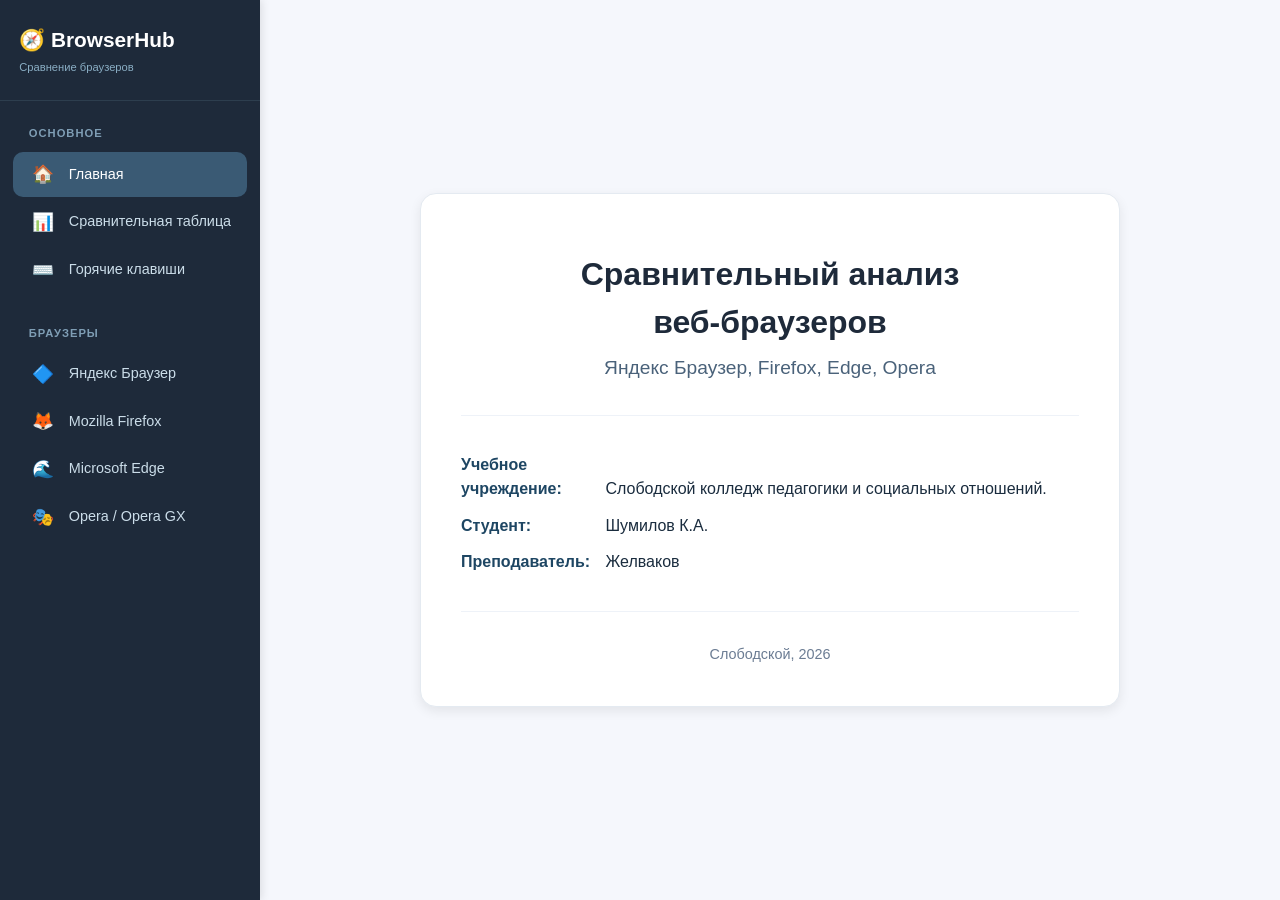
==== index.html @ a541f501 "Add files via upload" ====
<!DOCTYPE html>
<html lang="ru">
<head>
    <meta charset="UTF-8">
    <meta name="viewport" content="width=device-width, initial-scale=1.0">
    <title>Титульный лист — Сравнение браузеров</title>
    <style>
        * {
            margin: 0;
            padding: 0;
            box-sizing: border-box;
        }

        body {
            font-family: -apple-system, BlinkMacSystemFont, 'Segoe UI', Roboto, 'Helvetica Neue', sans-serif;
            background: #f5f7fc;
            color: #1a2c3e;
            line-height: 1.5;
        }

        /* Боковая панель */
        .sidebar {
            position: fixed;
            left: 0;
            top: 0;
            width: 260px;
            height: 100vh;
            background: #1e2a3a;
            color: #e2e8f0;
            overflow-y: auto;
            z-index: 1000;
            box-shadow: 2px 0 8px rgba(0, 0, 0, 0.1);
        }

        .sidebar-header {
            padding: 1.5rem 1.2rem;
            border-bottom: 1px solid #2d3e4e;
            margin-bottom: 1rem;
        }

        .sidebar-header h3 {
            font-size: 1.3rem;
            font-weight: 600;
            color: #fff;
            margin-bottom: 0.25rem;
        }

        .sidebar-header p {
            font-size: 0.7rem;
            color: #8aaec4;
        }

        .sidebar-nav {
            padding: 0 0.8rem;
        }

        .nav-group {
            margin-bottom: 1.5rem;
        }

        .nav-group-title {
            font-size: 0.7rem;
            text-transform: uppercase;
            letter-spacing: 1px;
            font-weight: 600;
            color: #7f9eb5;
            padding: 0.5rem 1rem;
            margin-top: 0.5rem;
        }

        .nav-item {
            display: flex;
            align-items: center;
            gap: 12px;
            padding: 0.6rem 1rem;
            margin: 2px 0;
            border-radius: 10px;
            transition: all 0.2s ease;
            font-size: 0.9rem;
            font-weight: 500;
            color: #cbdde9;
        }

        .nav-item:hover {
            background: #2d4053;
            color: white;
            cursor: pointer;
        }

        .nav-item.active {
            background: #3a5a74;
            color: white;
        }

        .nav-icon {
            width: 28px;
            font-size: 1.1rem;
            text-align: center;
        }

        .sidebar-nav a {
            text-decoration: none;
            color: inherit;
            display: flex;
            align-items: center;
            gap: 12px;
            width: 100%;
        }

        /* Основной контент */
        .main-content {
            margin-left: 260px;
            min-height: 100vh;
            display: flex;
            align-items: center;
            justify-content: center;
            padding: 2rem;
        }

        /* Титульная карточка */
        .title-card {
            max-width: 700px;
            width: 100%;
            background: white;
            border-radius: 1rem;
            box-shadow: 0 4px 12px rgba(0, 0, 0, 0.08);
            padding: 2.5rem;
            text-align: center;
            border: 1px solid #e4eaf1;
        }

        .title-card h1 {
            font-size: 2rem;
            font-weight: 700;
            margin: 1rem 0 0.5rem;
            color: #1e2a3a;
        }

        .title-card h2 {
            font-size: 1.2rem;
            font-weight: 500;
            color: #4a627a;
            margin-bottom: 2rem;
        }

        .info-block {
            margin: 2rem 0;
            text-align: left;
            border-top: 1px solid #eef2f8;
            border-bottom: 1px solid #eef2f8;
            padding: 1.5rem 0;
        }

        .info-row {
            margin: 0.8rem 0;
            font-size: 1rem;
        }

        .info-row strong {
            display: inline-block;
            width: 140px;
            font-weight: 600;
            color: #1e4663;
        }

        .date {
            margin-top: 2rem;
            color: #6b7c93;
            font-size: 0.9rem;
        }

        hr {
            margin: 1rem 0;
            border: none;
            height: 1px;
            background: #eef2f8;
        }

        /* Адаптив */
        @media (max-width: 768px) {
            .sidebar {
                transform: translateX(-100%);
                transition: transform 0.3s ease;
            }
            .sidebar.open {
                transform: translateX(0);
            }
            .main-content {
                margin-left: 0;
                padding: 1rem;
            }
            .mobile-menu-btn {
                display: block;
                position: fixed;
                top: 1rem;
                left: 1rem;
                z-index: 1001;
                background: #1e2a3a;
                color: white;
                padding: 0.5rem 0.8rem;
                border-radius: 8px;
                cursor: pointer;
                font-size: 0.9rem;
            }
            .title-card {
                padding: 1.5rem;
            }
            .info-row strong {
                width: 120px;
            }
        }

        @media (min-width: 769px) {
            .mobile-menu-btn {
                display: none;
            }
        }
    </style>
</head>
<body>

<!-- БОКОВАЯ ПАНЕЛЬ -->
<div class="sidebar" id="sidebar">
    <div class="sidebar-header">
        <h3>🧭 BrowserHub</h3>
        <p>Сравнение браузеров</p>
    </div>
    <div class="sidebar-nav">
        <div class="nav-group">
            <div class="nav-group-title">Основное</div>
            <div class="nav-item active">
                <a href="index.html">
                    <span class="nav-icon">🏠</span>
                    <span>Главная</span>
                </a>
            </div>
            <div class="nav-item">
                <a href="comparison.html">
                    <span class="nav-icon">📊</span>
                    <span>Сравнительная таблица</span>
                </a>
            </div>
            <div class="nav-item">
                <a href="hotkeys.html">
                    <span class="nav-icon">⌨️</span>
                    <span>Горячие клавиши</span>
                </a>
            </div>
        </div>
        <div class="nav-group">
            <div class="nav-group-title">Браузеры</div>
            <div class="nav-item">
                <a href="yandex.html">
                    <span class="nav-icon">🔷</span>
                    <span>Яндекс Браузер</span>
                </a>
            </div>
            <div class="nav-item">
                <a href="firefox.html">
                    <span class="nav-icon">🦊</span>
                    <span>Mozilla Firefox</span>
                </a>
            </div>
            <div class="nav-item">
                <a href="edge.html">
                    <span class="nav-icon">🌊</span>
                    <span>Microsoft Edge</span>
                </a>
            </div>
            <div class="nav-item">
                <a href="opera.html">
                    <span class="nav-icon">🎭</span>
                    <span>Opera / Opera GX</span>
                </a>
            </div>
        </div>
    </div>
</div>

<div class="mobile-menu-btn" onclick="document.getElementById('sidebar').classList.toggle('open')">
    ☰ Меню
</div>

<div class="main-content">
    <div class="title-card">
        
        <h1>Сравнительный анализ<br>веб-браузеров</h1>
        <h2>Яндекс Браузер, Firefox, Edge, Opera</h2>
        
        <div class="info-block">
            <div class="info-row">
                <strong>Учебное учреждение:</strong> 
                <!-- Название учереждения -->
            Слободской колледж педагогики и социальных отношений.
            </div>
            <div class="info-row">
                <strong>Студент:</strong> 
                <!-- Моя фамилия -->
                Шумилов К.A.
            </div>
            <div class="info-row">
                <strong>Преподаватель:</strong> 
                <!--  Фамилия препода -->
                Желваков
            </div>
        </div>
        
        <div class="date">
            <!-- Город -->
            Слободской, 2026
        </div>
        
    </div>
</div>

<script>
    // Подсветка активного пункта меню
    function setActiveNavItem() {
        const currentPath = window.location.pathname;
        const currentFile = currentPath.split('/').pop() || 'index.html';
        const navLinks = document.querySelectorAll('.sidebar-nav a');
        navLinks.forEach(link => {
            const href = link.getAttribute('href');
            if (href === currentFile) {
                link.parentElement.classList.add('active');
            } else {
                link.parentElement.classList.remove('active');
            }
        });
    }
    setActiveNavItem();

    // Закрытие панели на мобильных
    document.addEventListener('click', function(event) {
        if (window.innerWidth <= 768) {
            const sidebar = document.getElementById('sidebar');
            const menuBtn = document.querySelector('.mobile-menu-btn');
            if (sidebar && !sidebar.contains(event.target) && menuBtn && !menuBtn.contains(event.target)) {
                sidebar.classList.remove('open');
            }
        }
    });
</script>

</body>
</html>
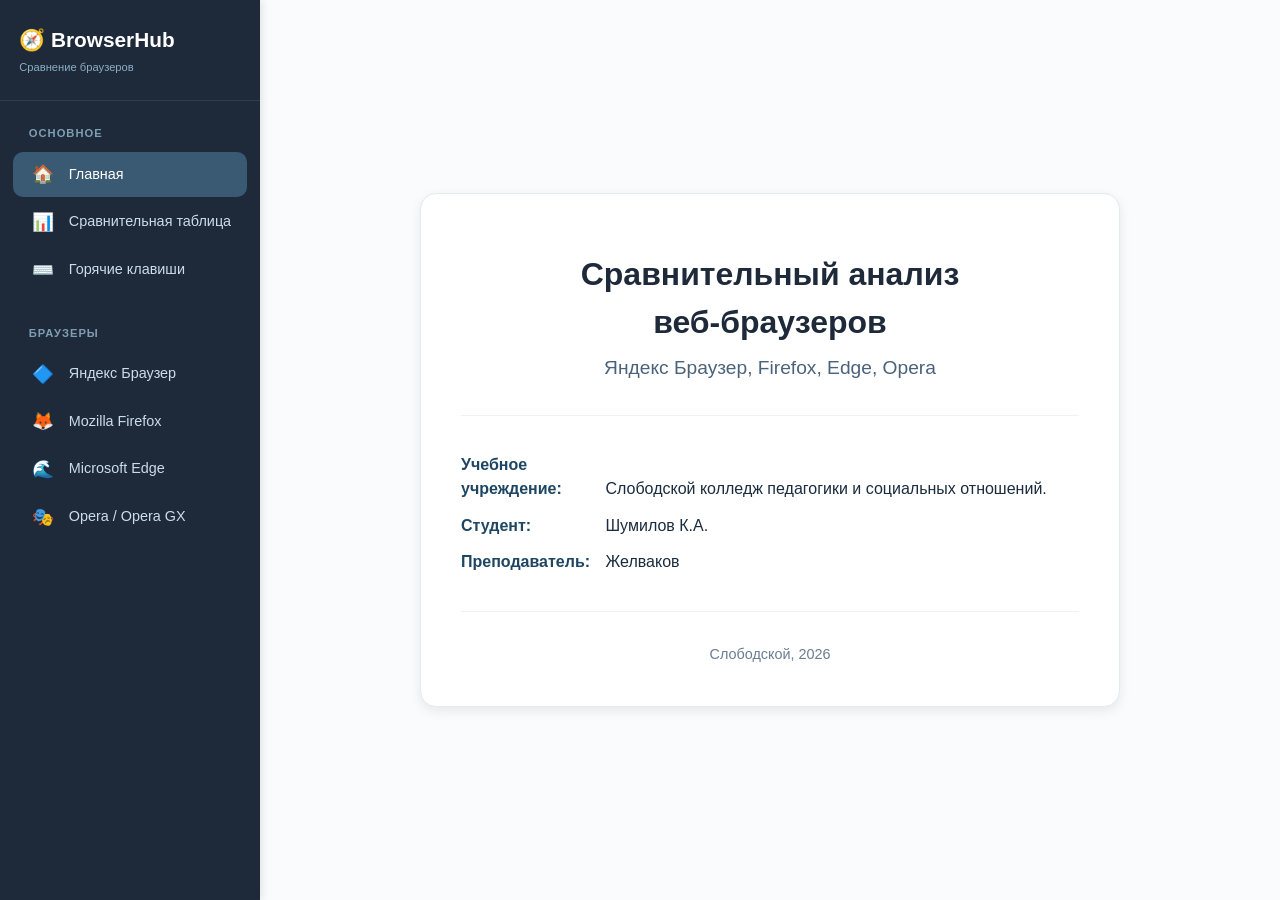
==== commit 558eaadd: "Add files via upload" ====
--- a/index.html
+++ b/index.html
@@ -1,346 +1,205 @@
-<!DOCTYPE html>
-<html lang="ru">
-<head>
-    <meta charset="UTF-8">
-    <meta name="viewport" content="width=device-width, initial-scale=1.0">
-    <title>Титульный лист — Сравнение браузеров</title>
-    <style>
-        * {
-            margin: 0;
-            padding: 0;
-            box-sizing: border-box;
-        }
-
-        body {
-            font-family: -apple-system, BlinkMacSystemFont, 'Segoe UI', Roboto, 'Helvetica Neue', sans-serif;
-            background: #f5f7fc;
-            color: #1a2c3e;
-            line-height: 1.5;
-        }
-
-        /* Боковая панель */
-        .sidebar {
-            position: fixed;
-            left: 0;
-            top: 0;
-            width: 260px;
-            height: 100vh;
-            background: #1e2a3a;
-            color: #e2e8f0;
-            overflow-y: auto;
-            z-index: 1000;
-            box-shadow: 2px 0 8px rgba(0, 0, 0, 0.1);
-        }
-
-        .sidebar-header {
-            padding: 1.5rem 1.2rem;
-            border-bottom: 1px solid #2d3e4e;
-            margin-bottom: 1rem;
-        }
-
-        .sidebar-header h3 {
-            font-size: 1.3rem;
-            font-weight: 600;
-            color: #fff;
-            margin-bottom: 0.25rem;
-        }
-
-        .sidebar-header p {
-            font-size: 0.7rem;
-            color: #8aaec4;
-        }
-
-        .sidebar-nav {
-            padding: 0 0.8rem;
-        }
-
-        .nav-group {
-            margin-bottom: 1.5rem;
-        }
-
-        .nav-group-title {
-            font-size: 0.7rem;
-            text-transform: uppercase;
-            letter-spacing: 1px;
-            font-weight: 600;
-            color: #7f9eb5;
-            padding: 0.5rem 1rem;
-            margin-top: 0.5rem;
-        }
-
-        .nav-item {
-            display: flex;
-            align-items: center;
-            gap: 12px;
-            padding: 0.6rem 1rem;
-            margin: 2px 0;
-            border-radius: 10px;
-            transition: all 0.2s ease;
-            font-size: 0.9rem;
-            font-weight: 500;
-            color: #cbdde9;
-        }
-
-        .nav-item:hover {
-            background: #2d4053;
-            color: white;
-            cursor: pointer;
-        }
-
-        .nav-item.active {
-            background: #3a5a74;
-            color: white;
-        }
-
-        .nav-icon {
-            width: 28px;
-            font-size: 1.1rem;
-            text-align: center;
-        }
-
-        .sidebar-nav a {
-            text-decoration: none;
-            color: inherit;
-            display: flex;
-            align-items: center;
-            gap: 12px;
-            width: 100%;
-        }
-
-        /* Основной контент */
-        .main-content {
-            margin-left: 260px;
-            min-height: 100vh;
-            display: flex;
-            align-items: center;
-            justify-content: center;
-            padding: 2rem;
-        }
-
-        /* Титульная карточка */
-        .title-card {
-            max-width: 700px;
-            width: 100%;
-            background: white;
-            border-radius: 1rem;
-            box-shadow: 0 4px 12px rgba(0, 0, 0, 0.08);
-            padding: 2.5rem;
-            text-align: center;
-            border: 1px solid #e4eaf1;
-        }
-
-        .title-card h1 {
-            font-size: 2rem;
-            font-weight: 700;
-            margin: 1rem 0 0.5rem;
-            color: #1e2a3a;
-        }
-
-        .title-card h2 {
-            font-size: 1.2rem;
-            font-weight: 500;
-            color: #4a627a;
-            margin-bottom: 2rem;
-        }
-
-        .info-block {
-            margin: 2rem 0;
-            text-align: left;
-            border-top: 1px solid #eef2f8;
-            border-bottom: 1px solid #eef2f8;
-            padding: 1.5rem 0;
-        }
-
-        .info-row {
-            margin: 0.8rem 0;
-            font-size: 1rem;
-        }
-
-        .info-row strong {
-            display: inline-block;
-            width: 140px;
-            font-weight: 600;
-            color: #1e4663;
-        }
-
-        .date {
-            margin-top: 2rem;
-            color: #6b7c93;
-            font-size: 0.9rem;
-        }
-
-        hr {
-            margin: 1rem 0;
-            border: none;
-            height: 1px;
-            background: #eef2f8;
-        }
-
-        /* Адаптив */
-        @media (max-width: 768px) {
-            .sidebar {
-                transform: translateX(-100%);
-                transition: transform 0.3s ease;
-            }
-            .sidebar.open {
-                transform: translateX(0);
-            }
-            .main-content {
-                margin-left: 0;
-                padding: 1rem;
-            }
-            .mobile-menu-btn {
-                display: block;
-                position: fixed;
-                top: 1rem;
-                left: 1rem;
-                z-index: 1001;
-                background: #1e2a3a;
-                color: white;
-                padding: 0.5rem 0.8rem;
-                border-radius: 8px;
-                cursor: pointer;
-                font-size: 0.9rem;
-            }
-            .title-card {
-                padding: 1.5rem;
-            }
-            .info-row strong {
-                width: 120px;
-            }
-        }
-
-        @media (min-width: 769px) {
-            .mobile-menu-btn {
-                display: none;
-            }
-        }
-    </style>
-</head>
-<body>
-
-<!-- БОКОВАЯ ПАНЕЛЬ -->
-<div class="sidebar" id="sidebar">
-    <div class="sidebar-header">
-        <h3>🧭 BrowserHub</h3>
-        <p>Сравнение браузеров</p>
-    </div>
-    <div class="sidebar-nav">
-        <div class="nav-group">
-            <div class="nav-group-title">Основное</div>
-            <div class="nav-item active">
-                <a href="index.html">
-                    <span class="nav-icon">🏠</span>
-                    <span>Главная</span>
-                </a>
-            </div>
-            <div class="nav-item">
-                <a href="comparison.html">
-                    <span class="nav-icon">📊</span>
-                    <span>Сравнительная таблица</span>
-                </a>
-            </div>
-            <div class="nav-item">
-                <a href="hotkeys.html">
-                    <span class="nav-icon">⌨️</span>
-                    <span>Горячие клавиши</span>
-                </a>
-            </div>
-        </div>
-        <div class="nav-group">
-            <div class="nav-group-title">Браузеры</div>
-            <div class="nav-item">
-                <a href="yandex.html">
-                    <span class="nav-icon">🔷</span>
-                    <span>Яндекс Браузер</span>
-                </a>
-            </div>
-            <div class="nav-item">
-                <a href="firefox.html">
-                    <span class="nav-icon">🦊</span>
-                    <span>Mozilla Firefox</span>
-                </a>
-            </div>
-            <div class="nav-item">
-                <a href="edge.html">
-                    <span class="nav-icon">🌊</span>
-                    <span>Microsoft Edge</span>
-                </a>
-            </div>
-            <div class="nav-item">
-                <a href="opera.html">
-                    <span class="nav-icon">🎭</span>
-                    <span>Opera / Opera GX</span>
-                </a>
-            </div>
-        </div>
-    </div>
-</div>
-
-<div class="mobile-menu-btn" onclick="document.getElementById('sidebar').classList.toggle('open')">
-    ☰ Меню
-</div>
-
-<div class="main-content">
-    <div class="title-card">
-        
-        <h1>Сравнительный анализ<br>веб-браузеров</h1>
-        <h2>Яндекс Браузер, Firefox, Edge, Opera</h2>
-        
-        <div class="info-block">
-            <div class="info-row">
-                <strong>Учебное учреждение:</strong> 
-                <!-- Название учереждения -->
-            Слободской колледж педагогики и социальных отношений.
-            </div>
-            <div class="info-row">
-                <strong>Студент:</strong> 
-                <!-- Моя фамилия -->
-                Шумилов К.A.
-            </div>
-            <div class="info-row">
-                <strong>Преподаватель:</strong> 
-                <!--  Фамилия препода -->
-                Желваков
-            </div>
-        </div>
-        
-        <div class="date">
-            <!-- Город -->
-            Слободской, 2026
-        </div>
-        
-    </div>
-</div>
-
-<script>
-    // Подсветка активного пункта меню
-    function setActiveNavItem() {
-        const currentPath = window.location.pathname;
-        const currentFile = currentPath.split('/').pop() || 'index.html';
-        const navLinks = document.querySelectorAll('.sidebar-nav a');
-        navLinks.forEach(link => {
-            const href = link.getAttribute('href');
-            if (href === currentFile) {
-                link.parentElement.classList.add('active');
-            } else {
-                link.parentElement.classList.remove('active');
-            }
-        });
-    }
-    setActiveNavItem();
-
-    // Закрытие панели на мобильных
-    document.addEventListener('click', function(event) {
-        if (window.innerWidth <= 768) {
-            const sidebar = document.getElementById('sidebar');
-            const menuBtn = document.querySelector('.mobile-menu-btn');
-            if (sidebar && !sidebar.contains(event.target) && menuBtn && !menuBtn.contains(event.target)) {
-                sidebar.classList.remove('open');
-            }
-        }
-    });
-</script>
-
-</body>
-</html>+<!DOCTYPE html>
+<html lang="ru">
+<head>
+<link rel="stylesheet" href="12.css" >
+    <meta charset="UTF-8">
+    <meta name="viewport" content="width=device-width, initial-scale=1.0">
+    <title>Титульный лист — Сравнение браузеров</title>
+    <style>
+        /* Основной контент */
+        .main-content {
+            margin-left: 260px;
+            min-height: 100vh;
+            display: flex;
+            align-items: center;
+            justify-content: center;
+            padding: 2rem;
+        }
+
+        /* Титульная карточка */
+        .title-card {
+            max-width: 700px;
+            width: 100%;
+            background: white;
+            border-radius: 1rem;
+            box-shadow: 0 4px 12px rgba(0, 0, 0, 0.08);
+            padding: 2.5rem;
+            text-align: center;
+            border: 1px solid #e4eaf1;
+        }
+
+        .title-card h1 {
+            font-size: 2rem;
+            font-weight: 700;
+            margin: 1rem 0 0.5rem;
+            color: #1e2a3a;
+        }
+
+        .title-card h2 {
+            font-size: 1.2rem;
+            font-weight: 500;
+            color: #4a627a;
+            margin-bottom: 2rem;
+        }
+
+        .info-block {
+            margin: 2rem 0;
+            text-align: left;
+            border-top: 1px solid #eef2f8;
+            border-bottom: 1px solid #eef2f8;
+            padding: 1.5rem 0;
+        }
+
+        .info-row {
+            margin: 0.8rem 0;
+            font-size: 1rem;
+        }
+
+        .info-row strong {
+            display: inline-block;
+            width: 140px;
+            font-weight: 600;
+            color: #1e4663;
+        }
+
+        .date {
+            margin-top: 2rem;
+            color: #6b7c93;
+            font-size: 0.9rem;
+        }
+
+        hr {
+            margin: 1rem 0;
+            border: none;
+            height: 1px;
+            background: #eef2f8;
+        }
+    </style>
+</head>
+<body>
+
+<!-- БОКОВАЯ ПАНЕЛЬ -->
+<div class="sidebar" id="sidebar">
+    <div class="sidebar-header">
+        <h3>🧭 BrowserHub</h3>
+        <p>Сравнение браузеров</p>
+    </div>
+    <div class="sidebar-nav">
+        <div class="nav-group">
+            <div class="nav-group-title">Основное</div>
+            <div class="nav-item active">
+                <a href="index.html">
+                    <span class="nav-icon">🏠</span>
+                    <span>Главная</span>
+                </a>
+            </div>
+            <div class="nav-item">
+                <a href="comparison.html">
+                    <span class="nav-icon">📊</span>
+                    <span>Сравнительная таблица</span>
+                </a>
+            </div>
+            <div class="nav-item">
+                <a href="hotkeys.html">
+                    <span class="nav-icon">⌨️</span>
+                    <span>Горячие клавиши</span>
+                </a>
+            </div>
+        </div>
+        <div class="nav-group">
+            <div class="nav-group-title">Браузеры</div>
+            <div class="nav-item">
+                <a href="yandex.html">
+                    <span class="nav-icon">🔷</span>
+                    <span>Яндекс Браузер</span>
+                </a>
+            </div>
+            <div class="nav-item">
+                <a href="firefox.html">
+                    <span class="nav-icon">🦊</span>
+                    <span>Mozilla Firefox</span>
+                </a>
+            </div>
+            <div class="nav-item">
+                <a href="edge.html">
+                    <span class="nav-icon">🌊</span>
+                    <span>Microsoft Edge</span>
+                </a>
+            </div>
+            <div class="nav-item">
+                <a href="opera.html">
+                    <span class="nav-icon">🎭</span>
+                    <span>Opera / Opera GX</span>
+                </a>
+            </div>
+        </div>
+    </div>
+</div>
+
+<div class="mobile-menu-btn" onclick="document.getElementById('sidebar').classList.toggle('open')">
+    ☰ Меню
+</div>
+
+<div class="main-content">
+    <div class="title-card">
+        
+        <h1>Сравнительный анализ<br>веб-браузеров</h1>
+        <h2>Яндекс Браузер, Firefox, Edge, Opera</h2>
+        
+        <div class="info-block">
+            <div class="info-row">
+                <strong>Учебное учреждение:</strong> 
+                <!-- Название учереждения -->
+            Слободской колледж педагогики и социальных отношений.
+            </div>
+            <div class="info-row">
+                <strong>Студент:</strong> 
+                <!-- Моя фамилия -->
+                Шумилов К.A.
+            </div>
+            <div class="info-row">
+                <strong>Преподаватель:</strong> 
+                <!--  Фамилия препода -->
+                Желваков
+            </div>
+        </div>
+        
+        <div class="date">
+            <!-- Город -->
+            Слободской, 2026
+        </div>
+        
+    </div>
+</div>
+
+<script>
+    // Подсветка активного пункта меню
+    function setActiveNavItem() {
+        const currentPath = window.location.pathname;
+        const currentFile = currentPath.split('/').pop() || 'index.html';
+        const navLinks = document.querySelectorAll('.sidebar-nav a');
+        navLinks.forEach(link => {
+            const href = link.getAttribute('href');
+            if (href === currentFile) {
+                link.parentElement.classList.add('active');
+            } else {
+                link.parentElement.classList.remove('active');
+            }
+        });
+    }
+    setActiveNavItem();
+
+    // Закрытие панели на мобильных
+    document.addEventListener('click', function(event) {
+        if (window.innerWidth <= 768) {
+            const sidebar = document.getElementById('sidebar');
+            const menuBtn = document.querySelector('.mobile-menu-btn');
+            if (sidebar && !sidebar.contains(event.target) && menuBtn && !menuBtn.contains(event.target)) {
+                sidebar.classList.remove('open');
+            }
+        }
+    });
+</script>
+
+</body>
+</html>
--- a/12.css
+++ b/12.css
@@ -0,0 +1,342 @@
+        /* ========= ОБЩИЙ ШРИФТ ========= */
+        * {
+            margin: 0;
+            padding: 0;
+            box-sizing: border-box;
+        }
+
+        body {
+            font-family: -apple-system, BlinkMacSystemFont, 'Segoe UI', Roboto, 'Helvetica Neue', sans-serif;
+            background: #f9fbfd;
+            color: #1a2c3e;
+            line-height: 1.5;
+        }
+		/* ========= ОСНОВНОЙ КОНТЕНТ ========= */
+        .main-content {
+            margin-left: 260px;
+            padding: 2rem;
+            max-width: 1200px;
+        }
+
+        /* ========= КАРТОЧКИ ========= */
+		:root {
+			--color:
+		}
+        .card {
+            background: white;
+            border-radius: 1rem;
+            padding: 1.5rem;
+            box-shadow: 0 2px 8px rgba(0, 0, 0, 0.04);
+            border: 1px solid #e4eaf1;
+            margin-bottom: 1.5rem;
+        }
+
+        .card h2 {
+            font-size: 1.3rem;
+            font-weight: 600;
+            margin-bottom: 1rem;
+            padding-bottom: 0.5rem;
+            border-bottom: 2px solid var(--color);
+            display: inline-block;
+        }
+
+        .card h3 {
+            font-size: 1.1rem;
+            font-weight: 600;
+            margin-bottom: 0.75rem;
+            color: #1e2a3a;
+        }
+
+        /* ========= СЕТКИ ========= */
+        .grid-2 {
+            display: grid;
+            grid-template-columns: repeat(auto-fit, minmax(350px, 1fr));
+            gap: 1.5rem;
+            margin-bottom: 1.5rem;
+        }
+
+        .grid-3 {
+            display: grid;
+            grid-template-columns: repeat(auto-fit, minmax(280px, 1fr));
+            gap: 1.5rem;
+            margin-bottom: 1.5rem;
+        }
+
+        /* ========= СПИСКИ ========= */
+        .feature-list {
+            list-style: none;
+            margin-top: 1rem;
+			
+        }
+
+        .feature-list li {
+            padding: 0.6rem 0;
+            border-bottom: 1px solid #eff3f8;
+            display: flex;
+            align-items: flex-start;
+            gap: 10px;
+        }
+
+        .feature-list li strong {
+            min-width: 100px;
+            color: var(--color);
+            font-weight: 600;
+        }
+
+        /* ========= БЭЙДЖИ ========= */
+        .badge {
+            background: #eef2f8;
+            padding: 0.25rem 0.8rem;
+            border-radius: 20px;
+            font-size: 0.8rem;
+            font-weight: 500;
+            color: var(--color);
+            display: inline-block;
+        }
+
+        .badge-row {
+            display: flex;
+            flex-wrap: wrap;
+            gap: 0.5rem;
+            margin: 1rem 0;
+        }
+
+        .feature-tag {
+            background: #fff0e6;
+            padding: 0.3rem 1rem;
+            border-radius: 30px;
+            font-size: 0.8rem;
+            font-weight: 500;
+            color: var(--color);
+            display: inline-block;
+        }
+
+        .feature-tags {
+            display: flex;
+            flex-wrap: wrap;
+            gap: 0.6rem;
+            margin-top: 1rem;
+        }
+
+        /* ========= СТАТИСТИКА ========= */
+        .stat-block {
+            display: flex;
+            flex-wrap: wrap;
+            gap: 1rem;
+            margin-top: 1rem;
+        }
+
+        .stat-item {
+            flex: 1;
+            min-width: 100px;
+            background: #f8fafc;
+            padding: 0.8rem;
+            text-align: center;
+            border-radius: 0.8rem;
+            border: 1px solid #eef2f8;
+        }
+
+        .stat-number {
+            font-size: 1.8rem;
+            font-weight: 700;
+            color: var(--color);
+        }
+
+        .stat-label {
+            font-size: 0.75rem;
+            color: #6b7c93;
+            margin-top: 0.25rem;
+        }
+
+        /* ========= ЦИТАТЫ ========= */
+        .quote-block {
+            background: #fef5e9;
+            padding: 1.2rem;
+            border-radius: 0.8rem;
+            border-left: 4px solid #ff9500;
+            margin: 1rem 0;
+            font-style: italic;
+            color: #4a5568;
+        }
+
+        /* ========= ССЫЛКИ ========= */
+        .wiki-link {
+            display: inline-flex;
+            align-items: center;
+            gap: 8px;
+            background: var(--color);
+            color: white;
+            padding: 0.5rem 1.2rem;
+            border-radius: 30px;
+            text-decoration: none;
+            font-size: 0.9rem;
+            font-weight: 500;
+            transition: background 0.2s;
+        }
+
+        /* ========= ЗАГОЛОВОК ========= */
+        .page-header {
+            margin-bottom: 2rem;
+            padding-bottom: 1rem;
+            border-bottom: 2px solid #e4eaf1;
+        }
+
+        .page-header h1 {
+            font-size: 2rem;
+            font-weight: 700;
+            color: #1e2a3a;
+            margin-bottom: 0.5rem;
+        }
+
+        .page-header .subtitle {
+            font-size: 1rem;
+            color: #4a627a;
+        }
+
+        /* ========= ПОДВАЛ ========= */
+        .footer {
+            text-align: center;
+            padding: 2rem 0 1rem;
+            color: var(--color);
+            font-size: 0.75rem;
+            border-top: 1px solid #e2eaf1;
+            margin-top: 2rem;
+        }
+
+        /* ========= АДАПТИВНОСТЬ ========= */
+        @media (max-width: 768px) {
+            .sidebar {
+                transform: translateX(-100%);
+                transition: transform 0.3s ease;
+            }
+            
+            .sidebar.open {
+                transform: translateX(0);
+            }
+            
+            .main-content {
+                margin-left: 0;
+                padding: 1rem;
+            }
+            
+            .mobile-menu-btn {
+                display: block;
+                position: fixed;
+                top: 1rem;
+                left: 1rem;
+                z-index: 1001;
+                background: #1e2a3a;
+                color: white;
+                padding: 0.5rem 0.8rem;
+                border-radius: 8px;
+                cursor: pointer;
+                font-size: 0.9rem;
+            }
+            
+            .grid-2, .grid-3 {
+                grid-template-columns: 1fr;
+            }
+            
+            .feature-list li {
+                flex-direction: column;
+                gap: 4px;
+            }
+            
+            .feature-list li strong {
+                min-width: auto;
+            }
+        }
+
+        @media (min-width: 769px) {
+            .mobile-menu-btn {
+                display: none;
+            }
+        }
+		 /* ========= БОКОВАЯ ПАНЕЛЬ ========= */
+        .sidebar {
+            position: fixed;
+            left: 0;
+            top: 0;
+            width: 260px;
+            height: 100vh;
+            background: #1e2a3a;
+            color: #e2e8f0;
+            overflow-y: auto;
+            z-index: 1000;
+            box-shadow: 2px 0 8px rgba(0, 0, 0, 0.1);
+        }
+
+        .sidebar-header {
+            padding: 1.5rem 1.2rem;
+            border-bottom: 1px solid #2d3e4e;
+            margin-bottom: 1rem;
+        }
+
+        .sidebar-header h3 {
+            font-size: 1.3rem;
+            font-weight: 600;
+            color: #fff;
+            margin-bottom: 0.25rem;
+        }
+
+        .sidebar-header p {
+            font-size: 0.7rem;
+            color: #8aaec4;
+        }
+
+        .sidebar-nav {
+            padding: 0 0.8rem;
+        }
+
+        .nav-group {
+            margin-bottom: 1.5rem;
+        }
+
+        .nav-group-title {
+            font-size: 0.7rem;
+            text-transform: uppercase;
+            letter-spacing: 1px;
+            font-weight: 600;
+            color: #7f9eb5;
+            padding: 0.5rem 1rem;
+            margin-top: 0.5rem;
+        }
+
+        .nav-item {
+            display: flex;
+            align-items: center;
+            gap: 12px;
+            padding: 0.6rem 1rem;
+            margin: 2px 0;
+            border-radius: 10px;
+            transition: all 0.2s ease;
+            font-size: 0.9rem;
+            font-weight: 500;
+            color: #cbdde9;
+        }
+
+        .nav-item:hover {
+            background: #2d4053;
+            color: white;
+            cursor: pointer;
+        }
+
+        .nav-item.active {
+            background: #3a5a74;
+            color: white;
+        }
+
+        .nav-icon {
+            width: 28px;
+            font-size: 1.1rem;
+            text-align: center;
+        }
+
+        .sidebar-nav a {
+            text-decoration: none;
+            color: inherit;
+            display: flex;
+            align-items: center;
+            gap: 12px;
+            width: 100%;
+        }
